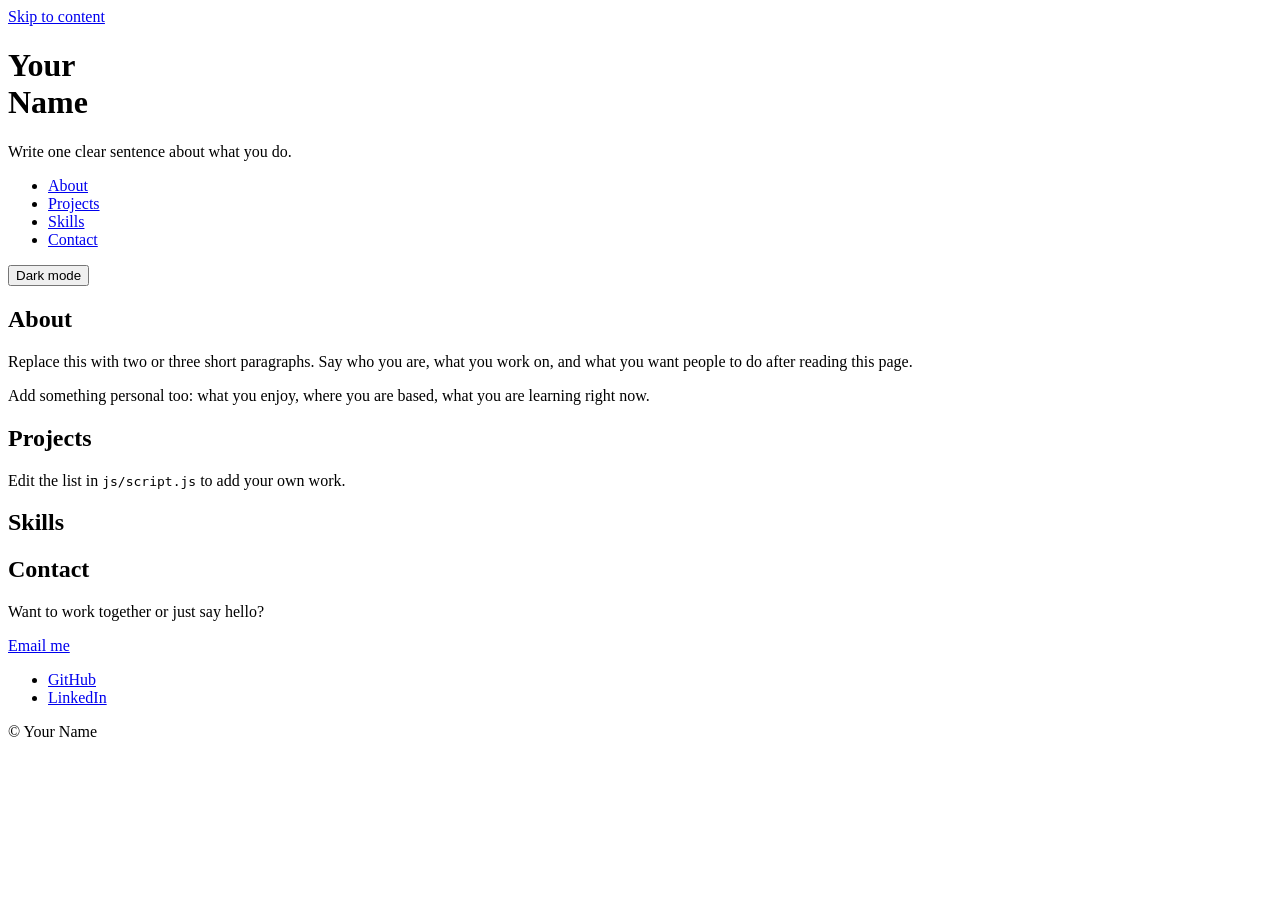
==== index.html @ f01d88f8 "Add files via upload" ====
<!DOCTYPE html>
<html lang="en">
<head>
  <meta charset="UTF-8">
  <meta name="viewport" content="width=device-width, initial-scale=1">
  <title>Your Name | Portfolio</title>
  <meta name="description" content="Portfolio of Your Name: about me, projects, skills and contact details.">
  <link rel="preconnect" href="https://fonts.googleapis.com">
  <link rel="preconnect" href="https://fonts.gstatic.com" crossorigin>
  <link href="https://fonts.googleapis.com/css2?family=Atkinson+Hyperlegible:wght@400;700&family=Bricolage+Grotesque:opsz,wght@12..96,500;12..96,800&display=swap" rel="stylesheet">
  <link rel="stylesheet" href="css/style.css">
</head>
<body>
  <a class="skip-link" href="#main">Skip to content</a>

  <div class="layout">
    <header class="sidebar">
      <h1 class="name">Your<br>Name</h1>
      <p class="tagline">Write one clear sentence about what you do.</p>

      <nav aria-label="Main">
        <ul class="nav">
          <li><a href="#about">About</a></li>
          <li><a href="#projects">Projects</a></li>
          <li><a href="#skills">Skills</a></li>
          <li><a href="#contact">Contact</a></li>
        </ul>
      </nav>

      <button id="theme-toggle" class="theme-toggle" type="button" aria-pressed="false">Dark mode</button>
    </header>

    <main id="main" class="content">
      <section id="about">
        <h2>About</h2>
        <p>Replace this with two or three short paragraphs. Say who you are, what you work on, and what you want people to do after reading this page.</p>
        <p>Add something personal too: what you enjoy, where you are based, what you are learning right now.</p>
      </section>

      <section id="projects">
        <h2>Projects</h2>
        <p class="hint">Edit the list in <code>js/script.js</code> to add your own work.</p>
        <ul id="project-list" class="projects"></ul>
      </section>

      <section id="skills">
        <h2>Skills</h2>
        <ul id="skill-list" class="skills"></ul>
      </section>

      <section id="contact">
        <h2>Contact</h2>
        <p>Want to work together or just say hello?</p>
        <p><a class="button" href="mailto:you@example.com">Email me</a></p>
        <ul class="links">
          <li><a href="https://github.com/your-username">GitHub</a></li>
          <li><a href="https://www.linkedin.com/in/your-username">LinkedIn</a></li>
        </ul>
      </section>

      <footer class="footer">
        <p>&copy; <span id="year"></span> Your Name</p>
      </footer>
    </main>
  </div>

  <script src="js/script.js"></script>
</body>
</html>
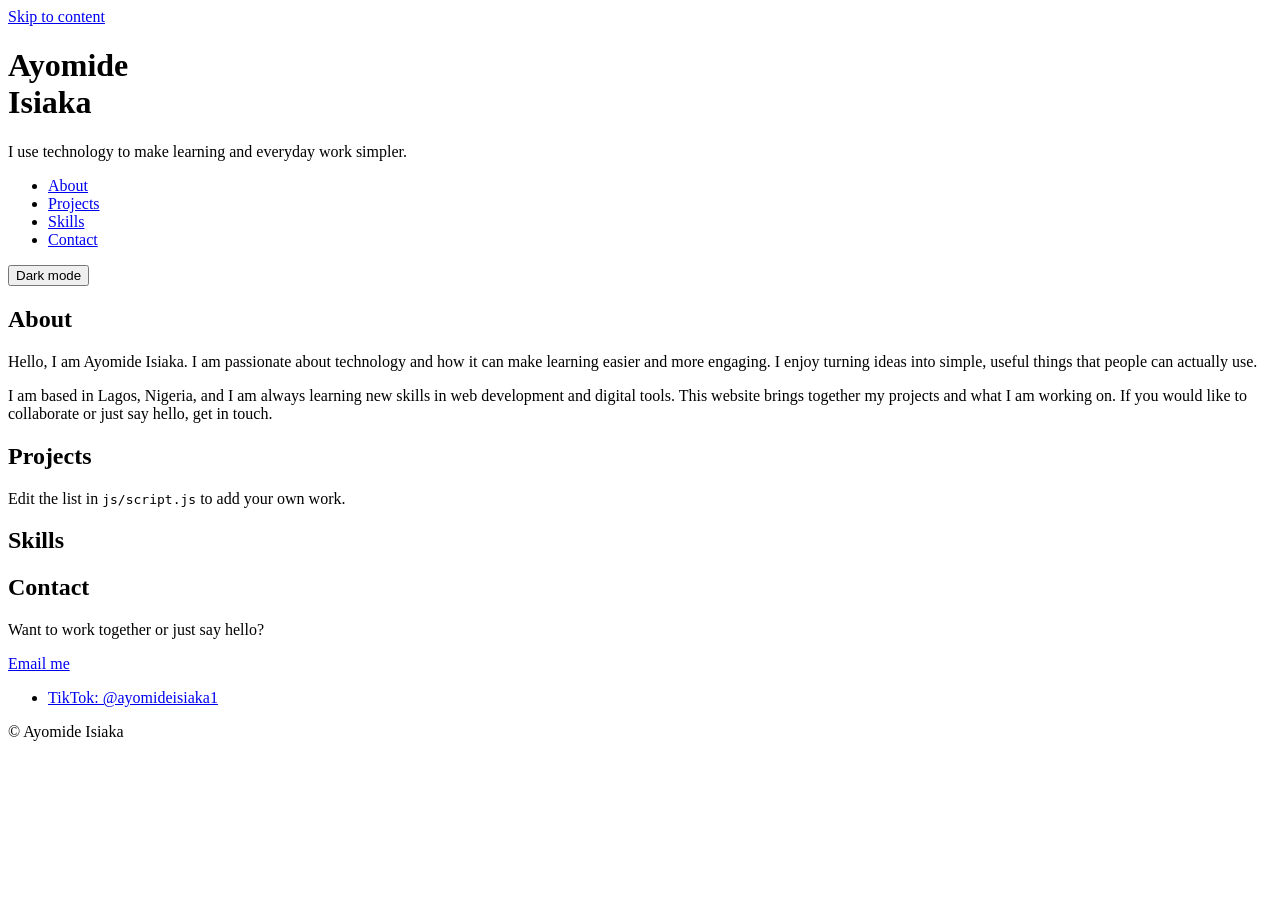
==== commit b1b504a6: "Add files via upload" ====
--- a/index.html
+++ b/index.html
@@ -3,8 +3,8 @@
 <head>
   <meta charset="UTF-8">
   <meta name="viewport" content="width=device-width, initial-scale=1">
-  <title>Your Name | Portfolio</title>
-  <meta name="description" content="Portfolio of Your Name: about me, projects, skills and contact details.">
+  <title>Ayomide Isiaka | Portfolio</title>
+  <meta name="description" content="Portfolio of Ayomide Isiaka: about me, projects, skills and contact details.">
   <link rel="preconnect" href="https://fonts.googleapis.com">
   <link rel="preconnect" href="https://fonts.gstatic.com" crossorigin>
   <link href="https://fonts.googleapis.com/css2?family=Atkinson+Hyperlegible:wght@400;700&family=Bricolage+Grotesque:opsz,wght@12..96,500;12..96,800&display=swap" rel="stylesheet">
@@ -15,8 +15,8 @@
 
   <div class="layout">
     <header class="sidebar">
-      <h1 class="name">Your<br>Name</h1>
-      <p class="tagline">Write one clear sentence about what you do.</p>
+      <h1 class="name">Ayomide<br>Isiaka</h1>
+      <p class="tagline">I use technology to make learning and everyday work simpler.</p>
 
       <nav aria-label="Main">
         <ul class="nav">
@@ -33,8 +33,8 @@
     <main id="main" class="content">
       <section id="about">
         <h2>About</h2>
-        <p>Replace this with two or three short paragraphs. Say who you are, what you work on, and what you want people to do after reading this page.</p>
-        <p>Add something personal too: what you enjoy, where you are based, what you are learning right now.</p>
+        <p>Hello, I am Ayomide Isiaka. I am passionate about technology and how it can make learning easier and more engaging. I enjoy turning ideas into simple, useful things that people can actually use.</p>
+        <p>I am based in Lagos, Nigeria, and I am always learning new skills in web development and digital tools. This website brings together my projects and what I am working on. If you would like to collaborate or just say hello, get in touch.</p>
       </section>
 
       <section id="projects">
@@ -51,15 +51,14 @@
       <section id="contact">
         <h2>Contact</h2>
         <p>Want to work together or just say hello?</p>
-        <p><a class="button" href="mailto:you@example.com">Email me</a></p>
+        <p><a class="button" href="mailto:isiakaayomide24@gmail.com">Email me</a></p>
         <ul class="links">
-          <li><a href="https://github.com/your-username">GitHub</a></li>
-          <li><a href="https://www.linkedin.com/in/your-username">LinkedIn</a></li>
+          <li><a href="https://www.tiktok.com/@ayomideisiaka1">TikTok: @ayomideisiaka1</a></li>
         </ul>
       </section>
 
       <footer class="footer">
-        <p>&copy; <span id="year"></span> Your Name</p>
+        <p>&copy; <span id="year"></span> Ayomide Isiaka</p>
       </footer>
     </main>
   </div>
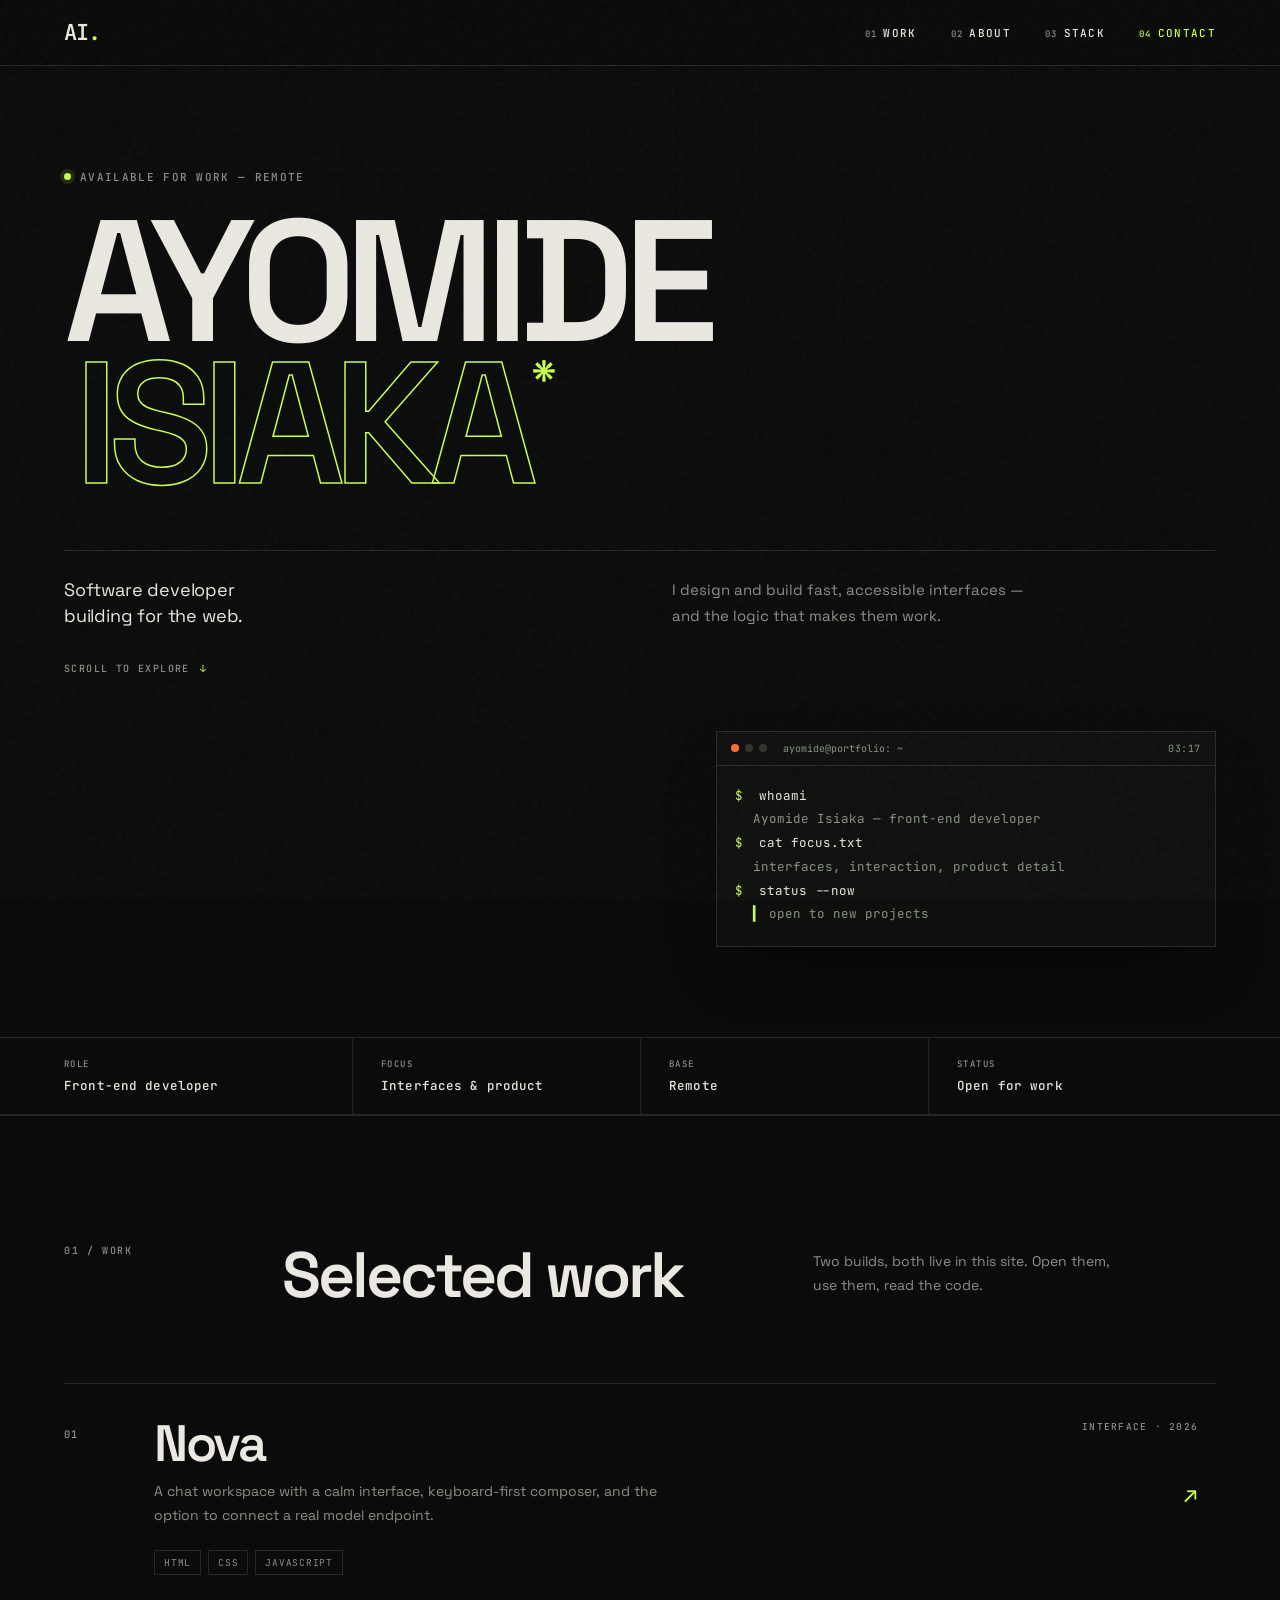
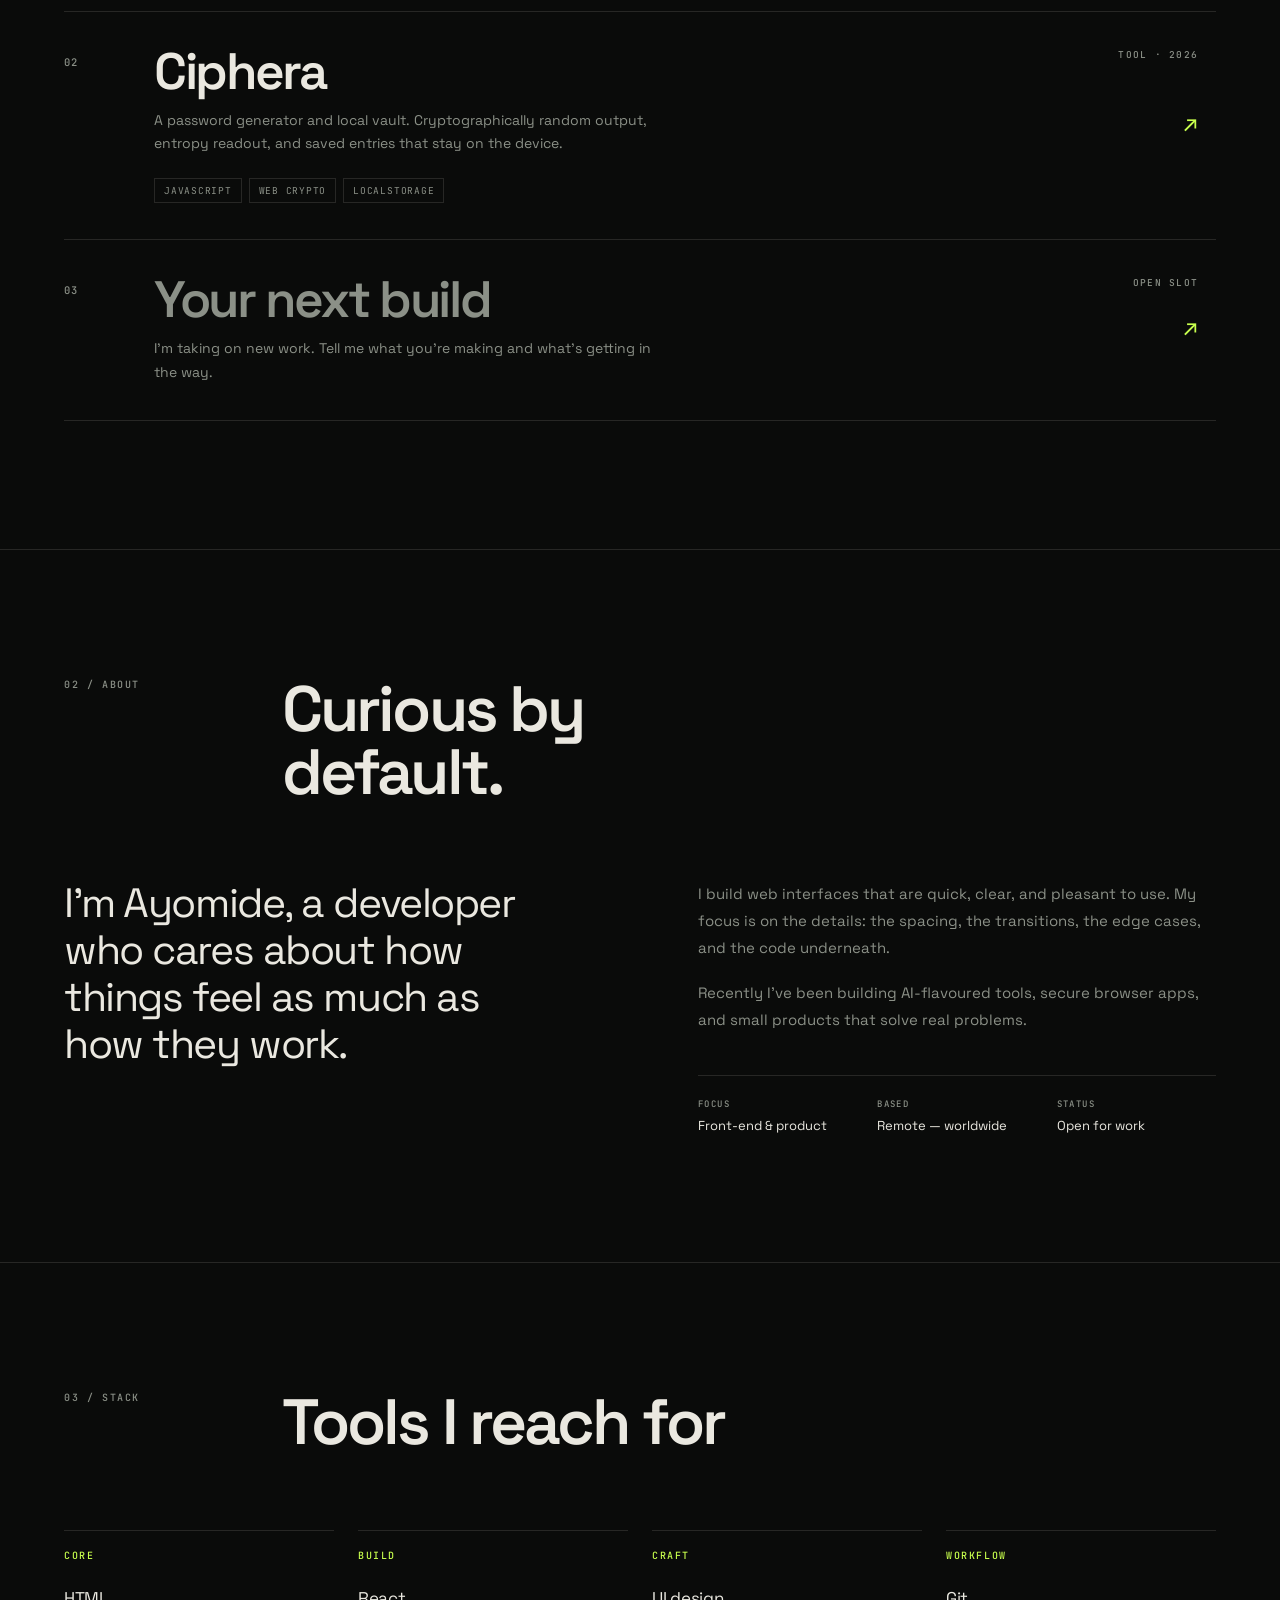
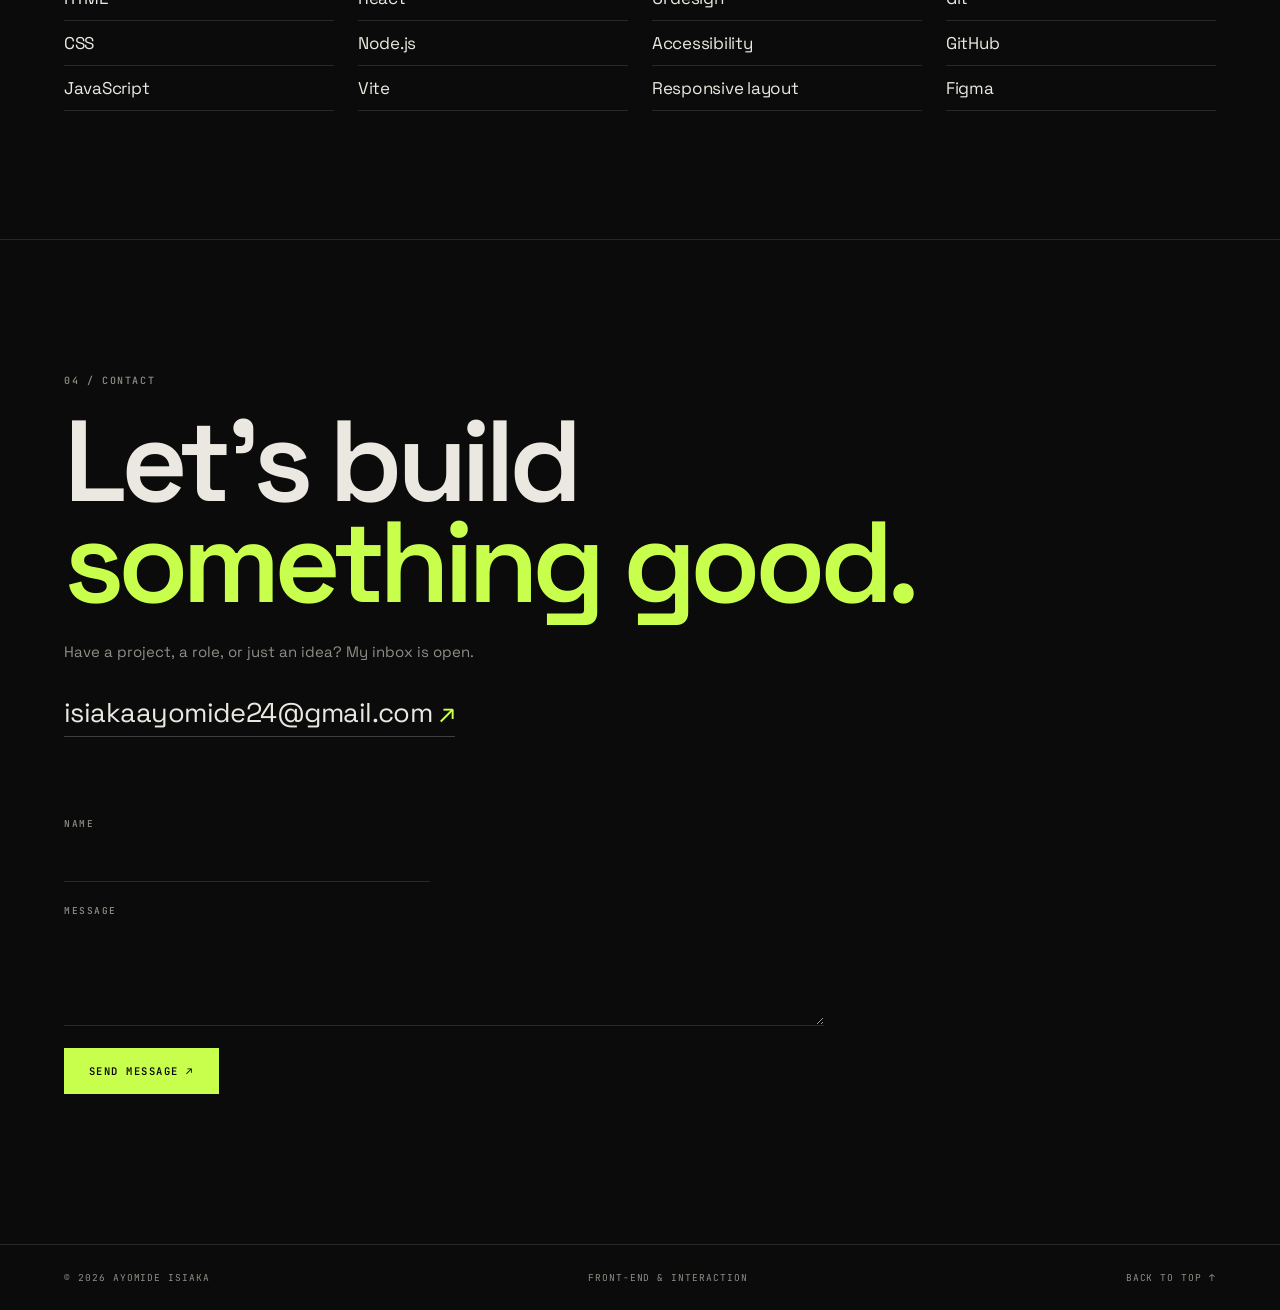
==== commit 8bd3509d: "Initial commit: portfolio" ====
--- a/index.html
+++ b/index.html
@@ -1,68 +1,206 @@
 <!DOCTYPE html>
 <html lang="en">
 <head>
-  <meta charset="UTF-8">
-  <meta name="viewport" content="width=device-width, initial-scale=1">
-  <title>Ayomide Isiaka | Portfolio</title>
-  <meta name="description" content="Portfolio of Ayomide Isiaka: about me, projects, skills and contact details.">
-  <link rel="preconnect" href="https://fonts.googleapis.com">
-  <link rel="preconnect" href="https://fonts.gstatic.com" crossorigin>
-  <link href="https://fonts.googleapis.com/css2?family=Atkinson+Hyperlegible:wght@400;700&family=Bricolage+Grotesque:opsz,wght@12..96,500;12..96,800&display=swap" rel="stylesheet">
-  <link rel="stylesheet" href="css/style.css">
+  <meta charset="UTF-8" />
+  <meta name="viewport" content="width=device-width, initial-scale=1.0" />
+  <meta name="theme-color" content="#0a0b0a" />
+  <meta name="description" content="Ayomide Isiaka — software developer building fast, thoughtful web experiences." />
+  <meta property="og:title" content="Ayomide Isiaka — Software Developer" />
+  <meta property="og:description" content="Front-end developer building fast, accessible web interfaces and the logic behind them." />
+  <meta property="og:type" content="website" />
+  <link rel="icon" href="data:image/svg+xml,%3Csvg xmlns='http://www.w3.org/2000/svg' viewBox='0 0 64 64'%3E%3Crect width='64' height='64' fill='%230a0b0a'/%3E%3Ctext x='32' y='44' font-family='monospace' font-size='30' font-weight='700' text-anchor='middle' fill='%23c8ff4d'%3EAI%3C/text%3E%3C/svg%3E" />
+  <title>Ayomide Isiaka — Software Developer</title>
+  <link rel="preconnect" href="https://fonts.googleapis.com" />
+  <link rel="preconnect" href="https://fonts.gstatic.com" crossorigin />
+  <link href="https://fonts.googleapis.com/css2?family=JetBrains+Mono:wght@400;500;600&family=Space+Grotesk:wght@400;500;600;700&display=swap" rel="stylesheet" />
+  <link rel="stylesheet" href="styles.css" />
 </head>
 <body>
+  <div class="grain" aria-hidden="true"></div>
   <a class="skip-link" href="#main">Skip to content</a>
 
-  <div class="layout">
-    <header class="sidebar">
-      <h1 class="name">Ayomide<br>Isiaka</h1>
-      <p class="tagline">I use technology to make learning and everyday work simpler.</p>
-
-      <nav aria-label="Main">
-        <ul class="nav">
-          <li><a href="#about">About</a></li>
-          <li><a href="#projects">Projects</a></li>
-          <li><a href="#skills">Skills</a></li>
-          <li><a href="#contact">Contact</a></li>
-        </ul>
-      </nav>
-
-      <button id="theme-toggle" class="theme-toggle" type="button" aria-pressed="false">Dark mode</button>
-    </header>
-
-    <main id="main" class="content">
-      <section id="about">
-        <h2>About</h2>
-        <p>Hello, I am Ayomide Isiaka. I am passionate about technology and how it can make learning easier and more engaging. I enjoy turning ideas into simple, useful things that people can actually use.</p>
-        <p>I am based in Lagos, Nigeria, and I am always learning new skills in web development and digital tools. This website brings together my projects and what I am working on. If you would like to collaborate or just say hello, get in touch.</p>
-      </section>
-
-      <section id="projects">
-        <h2>Projects</h2>
-        <p class="hint">Edit the list in <code>js/script.js</code> to add your own work.</p>
-        <ul id="project-list" class="projects"></ul>
-      </section>
-
-      <section id="skills">
-        <h2>Skills</h2>
-        <ul id="skill-list" class="skills"></ul>
-      </section>
-
-      <section id="contact">
-        <h2>Contact</h2>
-        <p>Want to work together or just say hello?</p>
-        <p><a class="button" href="mailto:isiakaayomide24@gmail.com">Email me</a></p>
-        <ul class="links">
-          <li><a href="https://www.tiktok.com/@ayomideisiaka1">TikTok: @ayomideisiaka1</a></li>
-        </ul>
-      </section>
-
-      <footer class="footer">
-        <p>&copy; <span id="year"></span> Ayomide Isiaka</p>
-      </footer>
-    </main>
-  </div>
-
-  <script src="js/script.js"></script>
+  <header class="site-header">
+    <a class="brand" href="#top" aria-label="Ayomide Isiaka — home">AI<span>.</span></a>
+
+    <nav class="nav" id="nav" aria-label="Main navigation">
+      <a href="#work"><span>01</span>Work</a>
+      <a href="#about"><span>02</span>About</a>
+      <a href="#stack"><span>03</span>Stack</a>
+      <a href="#contact"><span>04</span>Contact</a>
+    </nav>
+
+    <button class="menu-btn" id="menuBtn" aria-label="Open menu" aria-expanded="false" aria-controls="nav">
+      <span></span><span></span>
+    </button>
+  </header>
+
+  <main id="main">
+    <section class="hero" id="top">
+      <p class="hero-kicker" data-reveal>
+        <span class="status-dot" aria-hidden="true"></span>
+        Available for work — remote
+      </p>
+
+      <h1 class="hero-title" data-reveal>
+        <span class="line">Ayomide</span>
+        <span class="line line-outline">Isiaka<span class="asterisk" aria-hidden="true">*</span></span>
+      </h1>
+
+      <div class="hero-bottom">
+        <p class="hero-role" data-reveal>Software developer<br />building for the web.</p>
+        <p class="hero-desc" data-reveal>I design and build fast, accessible interfaces — and the logic that makes them work.</p>
+        <a class="scroll-cue" href="#work" data-reveal>Scroll to explore <span aria-hidden="true">↓</span></a>
+      </div>
+
+      <div class="terminal" data-reveal aria-label="Terminal introduction">
+        <div class="terminal-bar" aria-hidden="true">
+          <span></span><span></span><span></span>
+          <em>ayomide@portfolio: ~</em>
+          <time class="terminal-clock" id="clock">--:--</time>
+        </div>
+        <div class="terminal-body">
+          <p><span class="prompt">$</span> whoami</p>
+          <p class="out">Ayomide Isiaka — front-end developer</p>
+          <p><span class="prompt">$</span> cat focus.txt</p>
+          <p class="out">interfaces, interaction, product detail</p>
+          <p><span class="prompt">$</span> status --now</p>
+          <p class="out"><span class="blink" aria-hidden="true">▍</span> open to new projects</p>
+        </div>
+      </div>
+    </section>
+
+    <div class="index-strip" aria-label="Quick facts">
+      <span><em>Role</em> Front-end developer</span>
+      <span><em>Focus</em> Interfaces &amp; product</span>
+      <span><em>Base</em> Remote</span>
+      <span><em>Status</em> Open for work</span>
+    </div>
+
+    <section class="section work" id="work">
+      <div class="section-head">
+        <span class="section-num">01 / Work</span>
+        <h2 data-reveal>Selected work</h2>
+        <p data-reveal>Two builds, both live in this site. Open them, use them, read the code.</p>
+      </div>
+
+      <div class="project-index">
+        <a class="project-row" href="demos/nova/" data-reveal>
+          <span class="col-index">01</span>
+          <div class="col-main">
+            <h3>Nova</h3>
+            <p>A chat workspace with a calm interface, keyboard-first composer, and the option to connect a real model endpoint.</p>
+            <ul class="tags"><li>HTML</li><li>CSS</li><li>JavaScript</li></ul>
+          </div>
+          <div class="col-meta">
+            <span>Interface · 2026</span>
+            <span class="row-arrow" aria-hidden="true">↗</span>
+            <span class="row-hint">Open live build</span>
+          </div>
+        </a>
+
+        <a class="project-row" href="demos/ciphera/" data-reveal>
+          <span class="col-index">02</span>
+          <div class="col-main">
+            <h3>Ciphera</h3>
+            <p>A password generator and local vault. Cryptographically random output, entropy readout, and saved entries that stay on the device.</p>
+            <ul class="tags"><li>JavaScript</li><li>Web Crypto</li><li>LocalStorage</li></ul>
+          </div>
+          <div class="col-meta">
+            <span>Tool · 2026</span>
+            <span class="row-arrow" aria-hidden="true">↗</span>
+            <span class="row-hint">Open live build</span>
+          </div>
+        </a>
+
+        <a class="project-row project-row-cta" href="mailto:isiakaayomide24@gmail.com?subject=Project%20enquiry" data-reveal>
+          <span class="col-index">03</span>
+          <div class="col-main">
+            <h3>Your next build</h3>
+            <p>I'm taking on new work. Tell me what you're making and what's getting in the way.</p>
+          </div>
+          <div class="col-meta">
+            <span>Open slot</span>
+            <span class="row-arrow" aria-hidden="true">↗</span>
+            <span class="row-hint">Start a conversation</span>
+          </div>
+        </a>
+      </div>
+    </section>
+
+    <section class="section about" id="about">
+      <div class="section-head">
+        <span class="section-num">02 / About</span>
+        <h2 data-reveal>Curious by default.</h2>
+      </div>
+
+      <div class="about-grid">
+        <p class="about-lead" data-reveal>I'm Ayomide, a developer who cares about how things feel as much as how they work.</p>
+        <div class="about-copy" data-reveal>
+          <p>I build web interfaces that are quick, clear, and pleasant to use. My focus is on the details: the spacing, the transitions, the edge cases, and the code underneath.</p>
+          <p>Recently I've been building AI-flavoured tools, secure browser apps, and small products that solve real problems.</p>
+
+          <dl class="facts">
+            <div><dt>Focus</dt><dd>Front-end &amp; product</dd></div>
+            <div><dt>Based</dt><dd>Remote — worldwide</dd></div>
+            <div><dt>Status</dt><dd>Open for work</dd></div>
+          </dl>
+        </div>
+      </div>
+    </section>
+
+    <section class="section stack" id="stack">
+      <div class="section-head">
+        <span class="section-num">03 / Stack</span>
+        <h2 data-reveal>Tools I reach for</h2>
+      </div>
+
+      <div class="stack-grid" data-reveal>
+        <div class="stack-group">
+          <h3>Core</h3>
+          <ul><li>HTML</li><li>CSS</li><li>JavaScript</li></ul>
+        </div>
+        <div class="stack-group">
+          <h3>Build</h3>
+          <ul><li>React</li><li>Node.js</li><li>Vite</li></ul>
+        </div>
+        <div class="stack-group">
+          <h3>Craft</h3>
+          <ul><li>UI design</li><li>Accessibility</li><li>Responsive layout</li></ul>
+        </div>
+        <div class="stack-group">
+          <h3>Workflow</h3>
+          <ul><li>Git</li><li>GitHub</li><li>Figma</li></ul>
+        </div>
+      </div>
+    </section>
+
+    <section class="section contact" id="contact">
+      <span class="section-num">04 / Contact</span>
+      <h2 data-reveal>Let's build<br /><em>something good.</em></h2>
+      <p class="contact-note" data-reveal>Have a project, a role, or just an idea? My inbox is open.</p>
+      <a class="contact-email" href="mailto:isiakaayomide24@gmail.com" data-reveal>isiakaayomide24@gmail.com <span aria-hidden="true">↗</span></a>
+
+      <form class="contact-form" id="contactForm" data-reveal>
+        <div class="field">
+          <label for="name">Name</label>
+          <input id="name" name="name" type="text" required autocomplete="name" />
+        </div>
+        <div class="field">
+          <label for="message">Message</label>
+          <textarea id="message" name="message" rows="4" required></textarea>
+        </div>
+        <button type="submit">Send message <span aria-hidden="true">↗</span></button>
+        <p class="form-status" id="formStatus" role="status" aria-live="polite"></p>
+      </form>
+    </section>
+  </main>
+
+  <footer class="site-footer">
+    <span>© <span id="year">2026</span> Ayomide Isiaka</span>
+    <span>Front-end &amp; interaction</span>
+    <a href="#top">Back to top <span aria-hidden="true">↑</span></a>
+  </footer>
+
+  <script src="script.js"></script>
 </body>
 </html>
--- a/styles.css
+++ b/styles.css
@@ -0,0 +1,687 @@
+/* ===== Ayomide Isiaka — portfolio ===== */
+:root {
+  --bg: #0a0b0a;
+  --panel: #0e100e;
+  --ink: #eae8e0;
+  --muted: #8b9087;
+  --line: rgba(234, 232, 224, 0.13);
+  --line-strong: rgba(234, 232, 224, 0.24);
+  --accent: #c8ff4d;
+  --accent-2: #ff6b35;
+  --sans: "Space Grotesk", "Segoe UI", system-ui, sans-serif;
+  --mono: "JetBrains Mono", "Cascadia Code", Consolas, monospace;
+  --pad: clamp(20px, 5vw, 72px);
+  --max: 1320px;
+}
+
+* { box-sizing: border-box; }
+html { scroll-behavior: smooth; }
+body {
+  margin: 0;
+  background: var(--bg);
+  color: var(--ink);
+  font-family: var(--sans);
+  -webkit-font-smoothing: antialiased;
+  overflow-x: hidden;
+}
+body::before {
+  content: "";
+  position: fixed;
+  inset: 0;
+  z-index: -1;
+  background-image:
+    linear-gradient(var(--line) 1px, transparent 1px),
+    linear-gradient(90deg, var(--line) 1px, transparent 1px);
+  background-size: 84px 84px;
+  opacity: 0.16;
+  mask-image: radial-gradient(circle at 50% 12%, #000 0%, transparent 78%);
+  -webkit-mask-image: radial-gradient(circle at 50% 12%, #000 0%, transparent 78%);
+  pointer-events: none;
+}
+::selection { background: var(--accent); color: #0a0b0a; }
+::-webkit-scrollbar { width: 10px; }
+::-webkit-scrollbar-track { background: var(--bg); }
+::-webkit-scrollbar-thumb { background: #2a2d28; border: 2px solid var(--bg); }
+a { color: inherit; }
+img, svg { display: block; }
+
+.grain {
+  position: fixed;
+  inset: 0;
+  z-index: 90;
+  pointer-events: none;
+  opacity: 0.035;
+  background-image: url("data:image/svg+xml,%3Csvg viewBox='0 0 200 200' xmlns='http://www.w3.org/2000/svg'%3E%3Cfilter id='n'%3E%3CfeTurbulence type='fractalNoise' baseFrequency='0.8' numOctaves='4' stitchTiles='stitch'/%3E%3C/filter%3E%3Crect width='100%25' height='100%25' filter='url(%23n)'/%3E%3C/svg%3E");
+}
+
+.skip-link {
+  position: absolute;
+  top: -100px;
+  left: 16px;
+  z-index: 200;
+  padding: 12px 18px;
+  background: var(--accent);
+  color: #0a0b0a;
+  font: 600 12px var(--mono);
+  text-decoration: none;
+}
+.skip-link:focus { top: 16px; }
+
+/* Header */
+.site-header {
+  position: fixed;
+  top: 0;
+  left: 0;
+  right: 0;
+  z-index: 80;
+  display: flex;
+  align-items: center;
+  justify-content: space-between;
+  gap: 24px;
+  padding: 18px var(--pad);
+  border-bottom: 1px solid var(--line);
+  background: rgba(10, 11, 10, 0.78);
+  backdrop-filter: blur(14px);
+  -webkit-backdrop-filter: blur(14px);
+}
+.brand {
+  font: 600 22px var(--mono);
+  letter-spacing: -0.04em;
+  text-decoration: none;
+}
+.brand span { color: var(--accent); }
+
+.nav { display: flex; align-items: center; gap: 34px; }
+.nav a {
+  display: inline-flex;
+  align-items: baseline;
+  gap: 6px;
+  font: 500 11px var(--mono);
+  letter-spacing: 0.12em;
+  text-transform: uppercase;
+  text-decoration: none;
+  color: var(--ink);
+  transition: color 0.2s ease;
+}
+.nav a span { color: var(--muted); font-size: 9px; }
+.nav a:hover { color: var(--accent); }
+.nav a:hover span { color: var(--accent); }
+
+.menu-btn {
+  display: none;
+  width: 42px;
+  height: 42px;
+  flex-direction: column;
+  align-items: center;
+  justify-content: center;
+  gap: 7px;
+  border: 1px solid var(--line);
+  background: transparent;
+  cursor: pointer;
+}
+.menu-btn span {
+  display: block;
+  width: 18px;
+  height: 1.5px;
+  background: var(--ink);
+  transition: transform 0.25s ease, opacity 0.25s ease;
+}
+.menu-btn[aria-expanded="true"] span:first-child { transform: translateY(4.25px) rotate(45deg); }
+.menu-btn[aria-expanded="true"] span:last-child { transform: translateY(-4.25px) rotate(-45deg); }
+
+/* Hero */
+.hero {
+  max-width: var(--max);
+  margin: 0 auto;
+  padding: 164px var(--pad) 90px;
+}
+.hero-kicker {
+  display: inline-flex;
+  align-items: center;
+  gap: 9px;
+  margin: 0;
+  font: 500 11px var(--mono);
+  letter-spacing: 0.12em;
+  text-transform: uppercase;
+  color: var(--muted);
+}
+.status-dot {
+  width: 7px;
+  height: 7px;
+  border-radius: 50%;
+  background: var(--accent);
+  box-shadow: 0 0 0 4px rgba(200, 255, 77, 0.12);
+  animation: pulse 2.4s ease-in-out infinite;
+}
+@keyframes pulse {
+  0%, 100% { opacity: 1; }
+  50% { opacity: 0.4; }
+}
+
+.hero-title {
+  margin: 26px 0 56px;
+  font-size: clamp(4rem, 13.5vw, 12rem);
+  font-weight: 600;
+  line-height: 0.82;
+  letter-spacing: -0.065em;
+  text-transform: uppercase;
+}
+.hero-title .line { display: block; }
+.hero-title .line-outline {
+  color: transparent;
+  -webkit-text-stroke: 1.5px var(--accent);
+  text-stroke: 1.5px var(--accent);
+  padding-left: 0.06em;
+}
+.asterisk {
+  display: inline-block;
+  margin-left: 0.08em;
+  font-size: 0.28em;
+  vertical-align: top;
+  color: var(--accent);
+  -webkit-text-stroke: 0;
+  text-stroke: 0;
+  transform: translateY(0.1em);
+}
+
+.hero-bottom {
+  display: grid;
+  grid-template-columns: 1fr 1fr;
+  gap: 32px 64px;
+  align-items: start;
+  padding-top: 26px;
+  border-top: 1px solid var(--line);
+}
+.hero-role {
+  margin: 0;
+  font-size: 18px;
+  line-height: 1.45;
+  letter-spacing: -0.01em;
+}
+.hero-desc {
+  margin: 0;
+  max-width: 38ch;
+  font-size: 15px;
+  line-height: 1.7;
+  color: var(--muted);
+}
+.scroll-cue {
+  grid-column: 1 / -1;
+  display: inline-flex;
+  align-items: center;
+  gap: 10px;
+  width: fit-content;
+  font: 500 10px var(--mono);
+  letter-spacing: 0.14em;
+  text-transform: uppercase;
+  text-decoration: none;
+  color: var(--muted);
+  transition: color 0.2s ease;
+}
+.scroll-cue span { color: var(--accent); }
+.scroll-cue:hover { color: var(--ink); }
+
+/* Terminal */
+.terminal {
+  width: min(500px, 100%);
+  margin: 56px 0 0 auto;
+  border: 1px solid var(--line);
+  background: var(--panel);
+  box-shadow: 0 30px 70px -30px rgba(0, 0, 0, 0.8);
+}
+.terminal-bar {
+  display: flex;
+  align-items: center;
+  gap: 6px;
+  padding: 10px 14px;
+  border-bottom: 1px solid var(--line);
+  font: 400 10px var(--mono);
+  color: var(--muted);
+}
+.terminal-bar span {
+  width: 8px;
+  height: 8px;
+  border-radius: 50%;
+  background: #30342d;
+}
+.terminal-bar span:first-child { background: var(--accent-2); }
+.terminal-bar em { margin-left: 10px; font-style: normal; }
+.terminal-body { padding: 18px 18px 20px; font: 400 12.5px/1.9 var(--mono); }
+.terminal-body p { margin: 0; }
+.terminal-body .prompt { color: var(--accent); margin-right: 8px; }
+.terminal-body .out { color: var(--muted); padding-left: 18px; }
+.blink { color: var(--accent); animation: blink 1.1s step-end infinite; }
+@keyframes blink { 50% { opacity: 0; } }
+
+/* Index strip */
+.index-strip {
+  display: grid;
+  grid-template-columns: repeat(4, 1fr);
+  max-width: var(--max);
+  margin: 0 auto;
+  padding: 0 var(--pad);
+  border-top: 1px solid var(--line);
+  border-bottom: 1px solid var(--line);
+}
+.index-strip span {
+  display: flex;
+  flex-direction: column;
+  gap: 7px;
+  padding: 20px 0;
+  font: 500 12.5px var(--mono);
+  letter-spacing: 0.01em;
+}
+.index-strip span + span {
+  padding-left: 28px;
+  border-left: 1px solid var(--line);
+}
+.index-strip em {
+  font-style: normal;
+  font-size: 9px;
+  letter-spacing: 0.16em;
+  text-transform: uppercase;
+  color: var(--muted);
+}
+
+/* Sections */
+.section {
+  max-width: var(--max);
+  margin: 0 auto;
+  padding: clamp(84px, 10vw, 140px) var(--pad);
+  border-top: 1px solid var(--line);
+}
+.section-head {
+  display: grid;
+  grid-template-columns: 170px minmax(0, 1.2fr) minmax(0, 1fr);
+  gap: 24px 48px;
+  align-items: start;
+  margin-bottom: clamp(48px, 6vw, 76px);
+}
+.section-num {
+  font: 500 10px var(--mono);
+  letter-spacing: 0.16em;
+  text-transform: uppercase;
+  color: var(--muted);
+}
+.section-head h2 {
+  margin: 0;
+  font-size: clamp(2.4rem, 5vw, 4.6rem);
+  font-weight: 600;
+  line-height: 0.98;
+  letter-spacing: -0.045em;
+}
+.section-head p {
+  margin: 6px 0 0;
+  max-width: 34ch;
+  font-size: 14px;
+  line-height: 1.7;
+  color: var(--muted);
+}
+
+/* Work */
+.project-index { border-top: 1px solid var(--line); }
+.project-row {
+  position: relative;
+  display: grid;
+  grid-template-columns: 64px minmax(0, 1fr) 210px;
+  gap: 26px;
+  padding: 36px 18px 36px 0;
+  border-bottom: 1px solid var(--line);
+  text-decoration: none;
+  transition: background 0.25s ease, padding 0.25s ease;
+}
+.project-row:hover { background: rgba(200, 255, 77, 0.035); padding-left: 14px; }
+.col-index {
+  padding-top: 7px;
+  font: 500 10.5px var(--mono);
+  letter-spacing: 0.12em;
+  color: var(--muted);
+}
+.col-main h3 {
+  margin: 0 0 12px;
+  font-size: clamp(1.9rem, 4.2vw, 3.2rem);
+  font-weight: 600;
+  line-height: 0.95;
+  letter-spacing: -0.045em;
+  transition: color 0.2s ease;
+}
+.project-row:hover .col-main h3 { color: var(--accent); }
+.col-main p {
+  margin: 0;
+  max-width: 56ch;
+  font-size: 14px;
+  line-height: 1.7;
+  color: var(--muted);
+}
+.tags {
+  display: flex;
+  flex-wrap: wrap;
+  gap: 7px;
+  margin: 22px 0 0;
+  padding: 0;
+  list-style: none;
+}
+.tags li {
+  padding: 5px 9px;
+  border: 1px solid var(--line);
+  font: 400 9.5px var(--mono);
+  letter-spacing: 0.08em;
+  text-transform: uppercase;
+  color: var(--muted);
+}
+.col-meta {
+  display: flex;
+  flex-direction: column;
+  align-items: flex-end;
+  justify-content: space-between;
+  gap: 14px;
+  text-align: right;
+  font: 500 9.5px var(--mono);
+  letter-spacing: 0.13em;
+  text-transform: uppercase;
+  color: var(--muted);
+}
+.row-arrow {
+  font-size: 22px;
+  line-height: 1;
+  color: var(--accent);
+  transition: transform 0.25s ease;
+}
+.project-row:hover .row-arrow { transform: translate(4px, -4px); }
+.row-hint {
+  color: var(--ink);
+  opacity: 0;
+  transform: translateY(4px);
+  transition: opacity 0.25s ease, transform 0.25s ease;
+}
+.project-row:hover .row-hint,
+.project-row:focus-visible .row-hint { opacity: 1; transform: none; }
+.project-row-cta .col-main h3 { color: var(--muted); }
+.project-row-cta:hover .col-main h3 { color: var(--accent); }
+
+/* About */
+.about-grid {
+  display: grid;
+  grid-template-columns: 1.05fr 1fr;
+  gap: clamp(40px, 7vw, 100px);
+  align-items: start;
+}
+.about-lead {
+  margin: 0;
+  max-width: 18ch;
+  font-size: clamp(1.6rem, 3.2vw, 2.6rem);
+  line-height: 1.15;
+  letter-spacing: -0.035em;
+}
+.about-copy p {
+  margin: 0 0 18px;
+  font-size: 15px;
+  line-height: 1.8;
+  color: var(--muted);
+}
+.facts {
+  display: grid;
+  grid-template-columns: repeat(3, 1fr);
+  gap: 20px;
+  margin: 42px 0 0;
+  padding: 22px 0 0;
+  border-top: 1px solid var(--line);
+}
+.facts dt {
+  margin-bottom: 7px;
+  font: 500 9px var(--mono);
+  letter-spacing: 0.16em;
+  text-transform: uppercase;
+  color: var(--muted);
+}
+.facts dd { margin: 0; font-size: 13px; }
+
+/* Stack */
+.stack-grid {
+  display: grid;
+  grid-template-columns: repeat(4, 1fr);
+  gap: 24px;
+}
+.stack-group { padding-top: 18px; border-top: 1px solid var(--line); }
+.stack-group h3 {
+  margin: 0 0 14px;
+  font: 500 10px var(--mono);
+  letter-spacing: 0.16em;
+  text-transform: uppercase;
+  color: var(--accent);
+}
+.stack-group ul { margin: 0; padding: 0; list-style: none; }
+.stack-group li {
+  padding: 11px 0;
+  border-bottom: 1px solid var(--line);
+  font-size: 17px;
+  letter-spacing: -0.015em;
+  transition: transform 0.2s ease, color 0.2s ease;
+}
+.stack-group li:hover { transform: translateX(5px); color: var(--accent); }
+
+/* Contact */
+.contact h2 {
+  margin: 22px 0 26px;
+  font-size: clamp(3rem, 9vw, 8rem);
+  font-weight: 600;
+  line-height: 0.88;
+  letter-spacing: -0.055em;
+}
+.contact h2 em { font-style: normal; color: var(--accent); }
+.contact-note {
+  margin: 0 0 30px;
+  max-width: 42ch;
+  font-size: 15px;
+  line-height: 1.7;
+  color: var(--muted);
+}
+.contact-email {
+  display: inline-block;
+  margin-bottom: clamp(50px, 7vw, 80px);
+  font-size: clamp(1.1rem, 2.4vw, 1.7rem);
+  letter-spacing: -0.02em;
+  text-decoration: none;
+  border-bottom: 1px solid var(--line-strong);
+  padding-bottom: 6px;
+  transition: color 0.2s ease, border-color 0.2s ease;
+}
+.contact-email span { color: var(--accent); }
+.contact-email:hover { color: var(--accent); border-color: var(--accent); }
+
+.contact-form {
+  display: grid;
+  grid-template-columns: 1fr 1fr;
+  gap: 22px 28px;
+  max-width: 760px;
+}
+.field { display: flex; flex-direction: column; gap: 8px; }
+.field:last-of-type { grid-column: 1 / -1; }
+.field label {
+  font: 500 9.5px var(--mono);
+  letter-spacing: 0.16em;
+  text-transform: uppercase;
+  color: var(--muted);
+}
+.field input,
+.field textarea {
+  width: 100%;
+  padding: 12px 0;
+  border: 0;
+  border-bottom: 1px solid var(--line);
+  border-radius: 0;
+  background: transparent;
+  color: var(--ink);
+  font: 400 15px var(--sans);
+  outline: none;
+  resize: vertical;
+  transition: border-color 0.2s ease;
+}
+.field input:focus,
+.field textarea:focus { border-color: var(--accent); }
+.contact-form button {
+  grid-column: 1 / -1;
+  justify-self: start;
+  padding: 15px 24px;
+  border: 1px solid var(--accent);
+  background: var(--accent);
+  color: #0a0b0a;
+  font: 600 10.5px var(--mono);
+  letter-spacing: 0.14em;
+  text-transform: uppercase;
+  cursor: pointer;
+  transition: background 0.2s ease, color 0.2s ease;
+}
+.contact-form button:hover { background: transparent; color: var(--accent); }
+
+/* Footer */
+.site-footer {
+  display: flex;
+  align-items: center;
+  justify-content: space-between;
+  gap: 18px;
+  padding: 26px var(--pad);
+  border-top: 1px solid var(--line);
+  font: 400 9.5px var(--mono);
+  letter-spacing: 0.1em;
+  text-transform: uppercase;
+  color: var(--muted);
+}
+.site-footer a { text-decoration: none; transition: color 0.2s ease; }
+.site-footer a:hover { color: var(--accent); }
+
+/* Reveal */
+[data-reveal] {
+  opacity: 0;
+  transform: translateY(22px);
+  transition: opacity 0.7s cubic-bezier(0.22, 1, 0.36, 1), transform 0.7s cubic-bezier(0.22, 1, 0.36, 1);
+}
+[data-reveal].is-visible { opacity: 1; transform: none; }
+
+/* Scroll progress */
+.scroll-progress {
+  position: fixed;
+  top: 0;
+  left: 0;
+  z-index: 95;
+  width: 100%;
+  height: 2px;
+  background: var(--accent);
+  transform: scaleX(0);
+  transform-origin: 0 50%;
+  pointer-events: none;
+}
+
+.site-header.is-scrolled { padding-top: 14px; padding-bottom: 14px; }
+
+.nav a.is-active { color: var(--accent); }
+.nav a.is-active span { color: var(--accent); }
+
+.terminal-clock {
+  margin-left: auto;
+  font: 400 10px var(--mono);
+  letter-spacing: 0.06em;
+  color: var(--muted);
+}
+
+body.menu-open { overflow: hidden; }
+
+.form-status {
+  grid-column: 1 / -1;
+  margin: 0;
+  font: 400 11px var(--mono);
+  letter-spacing: 0.04em;
+  color: var(--accent);
+  opacity: 0;
+  transform: translateY(-4px);
+  transition: opacity 0.3s ease, transform 0.3s ease;
+}
+.form-status.is-visible { opacity: 1; transform: none; }
+.form-status.is-error { color: var(--accent-2); }
+
+/* Responsive */
+@media (max-width: 1000px) {
+  .section-head { grid-template-columns: 130px 1fr; }
+  .section-head p { grid-column: 2; }
+  .about-grid { grid-template-columns: 1fr; }
+  .about-lead { max-width: 24ch; }
+}
+
+@media (max-width: 800px) {
+  .menu-btn { display: flex; }
+  .nav {
+    position: fixed;
+    top: 64px;
+    left: 0;
+    right: 0;
+    display: flex;
+    flex-direction: column;
+    align-items: stretch;
+    gap: 0;
+    padding: 14px var(--pad) 28px;
+    border-bottom: 1px solid var(--line);
+    background: var(--bg);
+    transform: translateY(-130%);
+    transition: transform 0.3s cubic-bezier(0.22, 1, 0.36, 1);
+  }
+  .nav.open { transform: translateY(0); }
+  .nav a {
+    padding: 15px 0;
+    border-bottom: 1px solid var(--line);
+    font-size: 20px;
+    letter-spacing: 0.04em;
+    text-transform: none;
+  }
+  .nav a span { font-size: 10px; }
+
+  .hero { padding-top: 138px; }
+  .hero-title { margin-bottom: 42px; }
+  .hero-bottom { grid-template-columns: 1fr; gap: 20px; }
+  .scroll-cue { margin-top: 8px; }
+  .terminal { margin-left: 0; }
+
+  .index-strip { grid-template-columns: 1fr 1fr; padding: 0; }
+  .index-strip span { padding: 16px var(--pad); }
+  .index-strip span + span { padding-left: var(--pad); }
+  .index-strip span:nth-child(3) { border-left: 0; border-top: 1px solid var(--line); }
+  .index-strip span:nth-child(4) { border-top: 1px solid var(--line); }
+
+  .project-row { grid-template-columns: 40px minmax(0, 1fr); gap: 16px 18px; padding: 28px 0; }
+  .project-row:hover { padding-left: 0; background: transparent; }
+  .col-index { padding-top: 5px; }
+  .col-meta {
+    grid-column: 2;
+    flex-direction: row;
+    align-items: center;
+    justify-content: flex-start;
+    flex-wrap: wrap;
+    gap: 8px 16px;
+    text-align: left;
+  }
+  .row-hint { opacity: 1; transform: none; }
+  .stack-grid { grid-template-columns: 1fr 1fr; }
+
+  .contact-form { grid-template-columns: 1fr; }
+  .field:last-of-type { grid-column: auto; }
+  .contact-form button { grid-column: auto; }
+}
+
+@media (max-width: 560px) {
+  .section-head { grid-template-columns: 1fr; gap: 14px; }
+  .section-head p { grid-column: auto; }
+  .facts { grid-template-columns: 1fr; gap: 16px; }
+  .stack-grid { grid-template-columns: 1fr; }
+  .site-footer { flex-direction: column; align-items: flex-start; gap: 10px; }
+  .hero-title { font-size: clamp(3.2rem, 17vw, 5rem); }
+  .hero-title .line-outline { -webkit-text-stroke-width: 1px; }
+}
+
+@media (prefers-reduced-motion: reduce) {
+  html { scroll-behavior: auto; }
+  *, *::before, *::after {
+    animation-duration: 0.001ms !important;
+    animation-iteration-count: 1 !important;
+    transition-duration: 0.001ms !important;
+  }
+  [data-reveal] { opacity: 1; transform: none; }
+}
